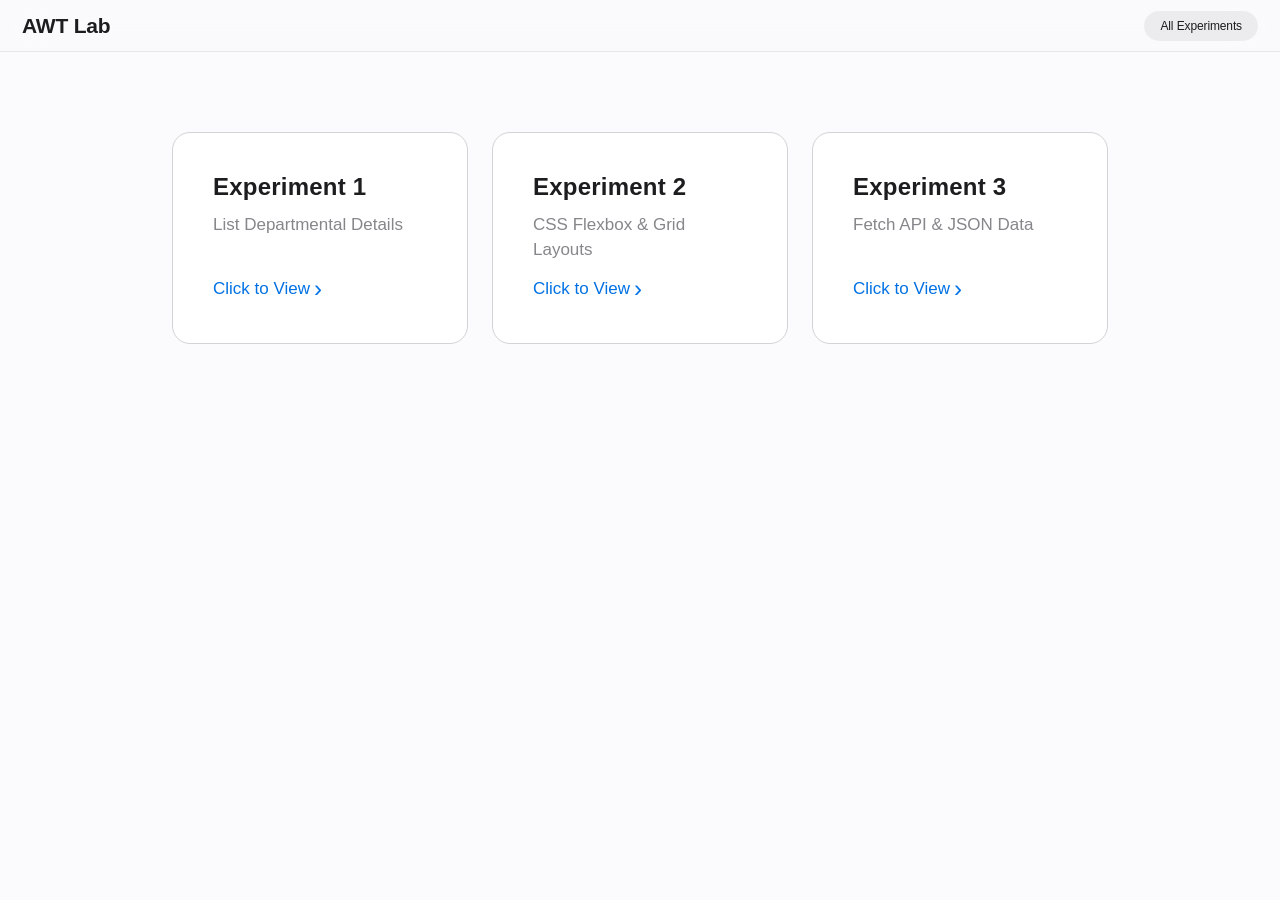
==== index.html @ 519eeb32 "added dynamic rendering through experiments folder" ====
<!DOCTYPE html>
<html lang="en">
<head>
    <meta charset="UTF-8">
    <meta name="viewport" content="width=device-width, initial-scale=1.0">
    <title>Adv Web Tech Lab</title>
    <link rel="stylesheet" href="css/style.css">
</head>
<body>

    <header>
        <div class="logo">AWT Lab</div>
        <nav>
            <!-- Yeh button home pe wapas laane ke liye hai -->
            <button id="home-btn" class="nav-link active">All Experiments</button>
        </nav>
    </header>

    <!-- Sirf ek empty div, isme JS apne aap cards daal dega -->
    <main id="app-content"></main>

    <script src="js/app.js"></script>
</body>
</html>
---- css/style.css ----
/* --- Apple Design System Variables --- */
:root {
    --bg-color: #fbfbfd;
    --text-primary: #1d1d1f;
    --text-secondary: #86868b;
    --card-bg: #ffffff;
    --card-border: #d2d2d7;
    --accent-color: #0071e3;
    --header-bg: rgba(251, 251, 253, 0.8);
}

* {
    margin: 0;
    padding: 0;
    box-sizing: border-box;
}

body {
    /* Apple ka apna font system use kar rahe hain */
    font-family: -apple-system, BlinkMacSystemFont, "Segoe UI", Roboto, Helvetica, Arial, sans-serif;
    background-color: var(--bg-color);
    color: var(--text-primary);
    -webkit-font-smoothing: antialiased; /* Text ko bohot smooth banata hai */
}

/* --- Frosted Glass Header --- */
header {
    position: sticky;
    top: 0;
    z-index: 1000;
    background: var(--header-bg);
    /* Yeh line hai apple wali frosted glass ke liye */
    backdrop-filter: saturate(180%) blur(20px);
    -webkit-backdrop-filter: saturate(180%) blur(20px);
    border-bottom: 1px solid rgba(0,0,0,0.08);
    padding: 0 22px;
    height: 52px; /* Apple ka header hamesha compact hota hai */
    display: flex;
    align-items: center;
    justify-content: space-between;
}

.logo {
    font-size: 21px;
    font-weight: 600;
    letter-spacing: -0.01em;
    color: var(--text-primary);
}

.nav-link {
    background: transparent;
    border: none;
    color: var(--text-secondary);
    font-size: 12px;
    letter-spacing: -0.01em;
    cursor: pointer;
    padding: 8px 16px;
    border-radius: 980px; /* Pill shape (Apple buttons ka trademark) */
    transition: all 0.3s ease;
}

.nav-link:hover {
    color: var(--text-primary);
    background-color: rgba(0, 0, 0, 0.04);
}

.nav-link.active {
    color: var(--text-primary);
    background-color: rgba(0, 0, 0, 0.06);
}

/* --- Main Content Area --- */
main {
    max-width: 980px; /* Apple kabhi bhi content ko bohot wide nahi karta */
    margin: 0 auto;
    padding: 80px 22px;
    text-align: center;
}

/* --- Typography (The Apple Way) --- */
.page-title {
    font-size: 56px;
    font-weight: 600;
    letter-spacing: -0.005em;
    line-height: 1.07;
    margin-bottom: 10px;
}

.page-subtitle {
    font-size: 28px;
    font-weight: 400;
    color: var(--text-secondary);
    margin-bottom: 60px;
    letter-spacing: .004em;
}

/* --- Experiments Grid --- */
.grid-container {
    display: grid;
    grid-template-columns: repeat(auto-fit, minmax(280px, 1fr));
    gap: 24px;
    text-align: left;
}

/* --- The Minimal Card --- */
.card {
    background: var(--card-bg);
    border: 1px solid var(--card-border);
    border-radius: 18px; /* Smooth, rounded corners */
    padding: 40px;
    cursor: pointer;
    transition: transform 0.3s cubic-bezier(0.25, 0.1, 0.25, 1), box-shadow 0.3s ease;
    display: flex;
    flex-direction: column;
    gap: 12px;
}

/* Subtle hover effect - zyada nahi, bas thoda sa utha ke shadow daal do */
.card:hover {
    transform: scale(1.02);
    box-shadow: 0 12px 40px rgba(0,0,0,0.08);
}

.card h3 {
    font-size: 24px;
    font-weight: 600;
    letter-spacing: 0.009em;
}

.card p {
    font-size: 17px;
    color: var(--text-secondary);
    line-height: 1.47;
}

.status {
    margin-top: auto;
    font-size: 17px;
    color: var(--accent-color); /* Apple Blue */
    font-weight: 400;
    display: inline-flex;
    align-items: center;
    gap: 4px;
}

/* Apple ka trademark arrow */
.status::after {
    content: "›";
    font-size: 24px;
    font-weight: 300;
    transition: transform 0.2s ease;
}

.card:hover .status::after {
    transform: translateX(4px); /* Hover karne pe arrow aage badh jayega */
}

/* --- Iframe Styling --- */
#exp-iframe {
    width: 100%;
    height: calc(100vh - 52px); /* Header ki height minus kar di */
    border: none;
    background: white;
}
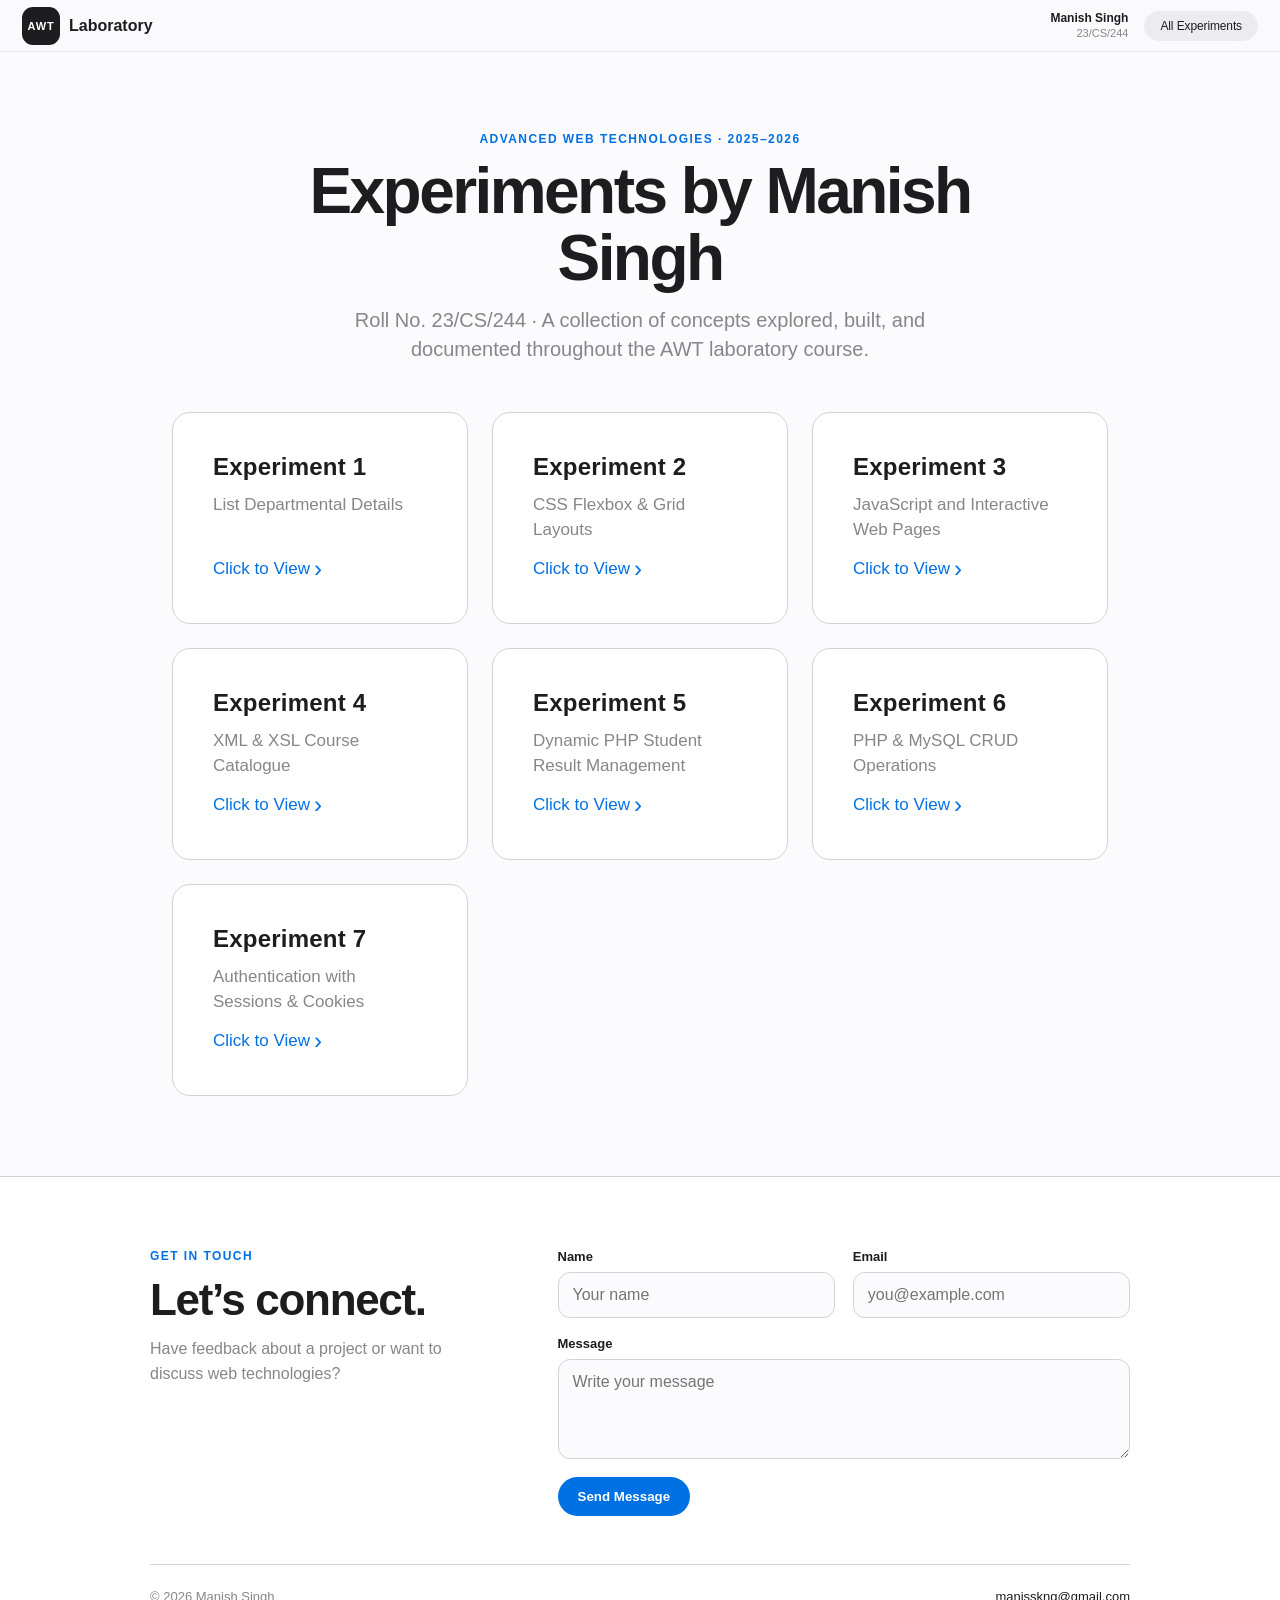
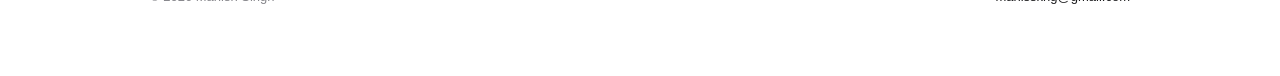
==== commit 044a00f6: "Enhance layout and functionality: update header with logo and author info, add contact form in foote" ====
--- a/index.html
+++ b/index.html
@@ -9,15 +9,52 @@
 <body>
 
     <header>
-        <div class="logo">AWT Lab</div>
-        <nav>
-            <!-- Yeh button home pe wapas laane ke liye hai -->
-            <button id="home-btn" class="nav-link active">All Experiments</button>
+        <a class="logo" href="./" aria-label="AWT Lab home">
+            <span class="logo-mark">AWT</span>
+            <span>Laboratory</span>
+        </a>
+        <nav aria-label="Primary navigation">
+            <span class="author-label">
+                <strong>Manish Singh</strong>
+                <span>23/CS/244</span>
+            </span>
+            <button id="home-btn" class="nav-link active" type="button">All Experiments</button>
         </nav>
     </header>
 
-    <!-- Sirf ek empty div, isme JS apne aap cards daal dega -->
     <main id="app-content"></main>
+
+    <footer class="site-footer" id="contact">
+        <div class="footer-intro">
+            <p class="footer-eyebrow">Get in touch</p>
+            <h2>Let’s connect.</h2>
+            <p>Have feedback about a project or want to discuss web technologies?</p>
+        </div>
+
+        <form class="contact-form" id="contact-form">
+            <div class="form-row">
+                <label for="contact-name">Name</label>
+                <input id="contact-name" name="name" type="text" autocomplete="name" placeholder="Your name" required>
+            </div>
+            <div class="form-row">
+                <label for="contact-email">Email</label>
+                <input id="contact-email" name="email" type="email" autocomplete="email" placeholder="you@example.com" required>
+            </div>
+            <div class="form-row form-row-full">
+                <label for="contact-message">Message</label>
+                <textarea id="contact-message" name="message" rows="4" placeholder="Write your message" required></textarea>
+            </div>
+            <div class="form-actions">
+                <button class="submit-button" type="submit">Send Message</button>
+                <p class="form-status" id="form-status" role="status"></p>
+            </div>
+        </form>
+
+        <div class="footer-bottom">
+            <p>© 2026 Manish Singh</p>
+            <a href="mailto:manisskng@gmail.com">manisskng@gmail.com</a>
+        </div>
+    </footer>
 
     <script src="js/app.js"></script>
 </body>
--- a/css/style.css
+++ b/css/style.css
@@ -29,22 +29,58 @@
     top: 0;
     z-index: 1000;
     background: var(--header-bg);
-    /* Yeh line hai apple wali frosted glass ke liye */
     backdrop-filter: saturate(180%) blur(20px);
     -webkit-backdrop-filter: saturate(180%) blur(20px);
     border-bottom: 1px solid rgba(0,0,0,0.08);
     padding: 0 22px;
-    height: 52px; /* Apple ka header hamesha compact hota hai */
+    min-height: 52px;
     display: flex;
     align-items: center;
     justify-content: space-between;
 }
 
 .logo {
-    font-size: 21px;
-    font-weight: 600;
-    letter-spacing: -0.01em;
-    color: var(--text-primary);
+    display: flex;
+    align-items: center;
+    gap: 9px;
+    color: var(--text-primary);
+    text-decoration: none;
+    font-size: 16px;
+    font-weight: 600;
+}
+
+.logo-mark {
+    display: grid;
+    place-items: center;
+    width: 38px;
+    height: 38px;
+    border-radius: 11px;
+    background: var(--text-primary);
+    color: white;
+    font-size: 11px;
+    letter-spacing: 0.08em;
+}
+
+header nav {
+    display: flex;
+    align-items: center;
+    gap: 16px;
+}
+
+.author-label {
+    display: flex;
+    flex-direction: column;
+    text-align: right;
+    line-height: 1.3;
+}
+
+.author-label strong {
+    font-size: 12px;
+}
+
+.author-label span {
+    color: var(--text-secondary);
+    font-size: 11px;
 }
 
 .nav-link {
@@ -161,4 +197,221 @@
     height: calc(100vh - 52px); /* Header ki height minus kar di */
     border: none;
     background: white;
+}
+
+.experiment-message {
+    max-width: 680px;
+    margin: 0 auto;
+    padding: 48px;
+    border: 1px solid var(--card-border);
+    border-radius: 18px;
+    background: var(--card-bg);
+    text-align: left;
+}
+
+.experiment-message h2 {
+    margin-bottom: 16px;
+}
+
+.experiment-message p {
+    margin: 12px 0;
+    color: var(--text-secondary);
+}
+
+.experiment-message pre {
+    margin: 16px 0;
+    padding: 16px;
+    border-radius: 12px;
+    background: #1d1d1f;
+    color: white;
+    overflow-x: auto;
+}
+
+.experiment-message a {
+    color: var(--accent-color);
+}
+
+.message-link {
+    display: inline-block;
+    margin-top: 12px;
+    font-weight: 600;
+}
+
+.showcase-heading {
+    max-width: 760px;
+    margin: 0 auto 48px;
+}
+
+.showcase-heading h1 {
+    margin-bottom: 14px;
+    font-size: clamp(38px, 7vw, 64px);
+    line-height: 1.05;
+    letter-spacing: -0.04em;
+}
+
+.showcase-heading > p:last-child {
+    max-width: 650px;
+    margin: 0 auto;
+    color: var(--text-secondary);
+    font-size: 20px;
+    line-height: 1.45;
+}
+
+.eyebrow,
+.footer-eyebrow {
+    margin-bottom: 12px;
+    color: var(--accent-color);
+    font-size: 12px;
+    font-weight: 700;
+    letter-spacing: 0.12em;
+    text-transform: uppercase;
+}
+
+.site-footer {
+    width: 100%;
+    max-width: none;
+    padding: 72px max(22px, calc((100% - 980px) / 2));
+    border-top: 1px solid var(--card-border);
+    background: var(--card-bg);
+    text-align: left;
+    display: grid;
+    grid-template-columns: minmax(220px, 0.75fr) minmax(420px, 1.25fr);
+    gap: 48px 64px;
+}
+
+.footer-intro h2 {
+    margin-bottom: 12px;
+    font-size: 44px;
+    letter-spacing: -0.03em;
+}
+
+.footer-intro p:last-child {
+    max-width: 340px;
+    color: var(--text-secondary);
+    line-height: 1.55;
+}
+
+.contact-form {
+    display: grid;
+    grid-template-columns: 1fr 1fr;
+    gap: 18px;
+}
+
+.form-row {
+    display: flex;
+    flex-direction: column;
+    gap: 8px;
+}
+
+.form-row-full,
+.form-actions {
+    grid-column: 1 / -1;
+}
+
+.form-row label {
+    font-size: 13px;
+    font-weight: 600;
+}
+
+.form-row input,
+.form-row textarea {
+    width: 100%;
+    border: 1px solid var(--card-border);
+    border-radius: 12px;
+    background: var(--bg-color);
+    color: var(--text-primary);
+    font: inherit;
+    padding: 13px 14px;
+    outline: none;
+    transition: border-color 0.2s, box-shadow 0.2s;
+}
+
+.form-row textarea {
+    resize: vertical;
+}
+
+.form-row input:focus,
+.form-row textarea:focus {
+    border-color: var(--accent-color);
+    box-shadow: 0 0 0 3px rgba(0, 113, 227, 0.12);
+}
+
+.form-actions {
+    display: flex;
+    align-items: center;
+    gap: 16px;
+}
+
+.submit-button {
+    border: none;
+    border-radius: 980px;
+    padding: 12px 20px;
+    background: var(--accent-color);
+    color: white;
+    font-weight: 600;
+    cursor: pointer;
+}
+
+.submit-button:hover {
+    background: #0077ed;
+}
+
+.form-status {
+    color: var(--text-secondary);
+    font-size: 13px;
+}
+
+.footer-bottom {
+    grid-column: 1 / -1;
+    padding-top: 24px;
+    border-top: 1px solid var(--card-border);
+    display: flex;
+    justify-content: space-between;
+    color: var(--text-secondary);
+    font-size: 13px;
+}
+
+.footer-bottom a {
+    color: var(--text-primary);
+    text-decoration: none;
+}
+
+@media (max-width: 760px) {
+    header {
+        padding: 8px 14px;
+    }
+
+    .logo > span:last-child,
+    .author-label {
+        display: none;
+    }
+
+    main {
+        padding-top: 48px;
+    }
+
+    .showcase-heading > p:last-child {
+        font-size: 17px;
+    }
+
+    .site-footer {
+        grid-template-columns: 1fr;
+        padding-top: 56px;
+        padding-bottom: 56px;
+        gap: 32px;
+    }
+
+    .contact-form {
+        grid-template-columns: 1fr;
+    }
+
+    .form-row-full,
+    .form-actions {
+        grid-column: 1;
+    }
+
+    .footer-bottom {
+        flex-direction: column;
+        gap: 8px;
+    }
 }
